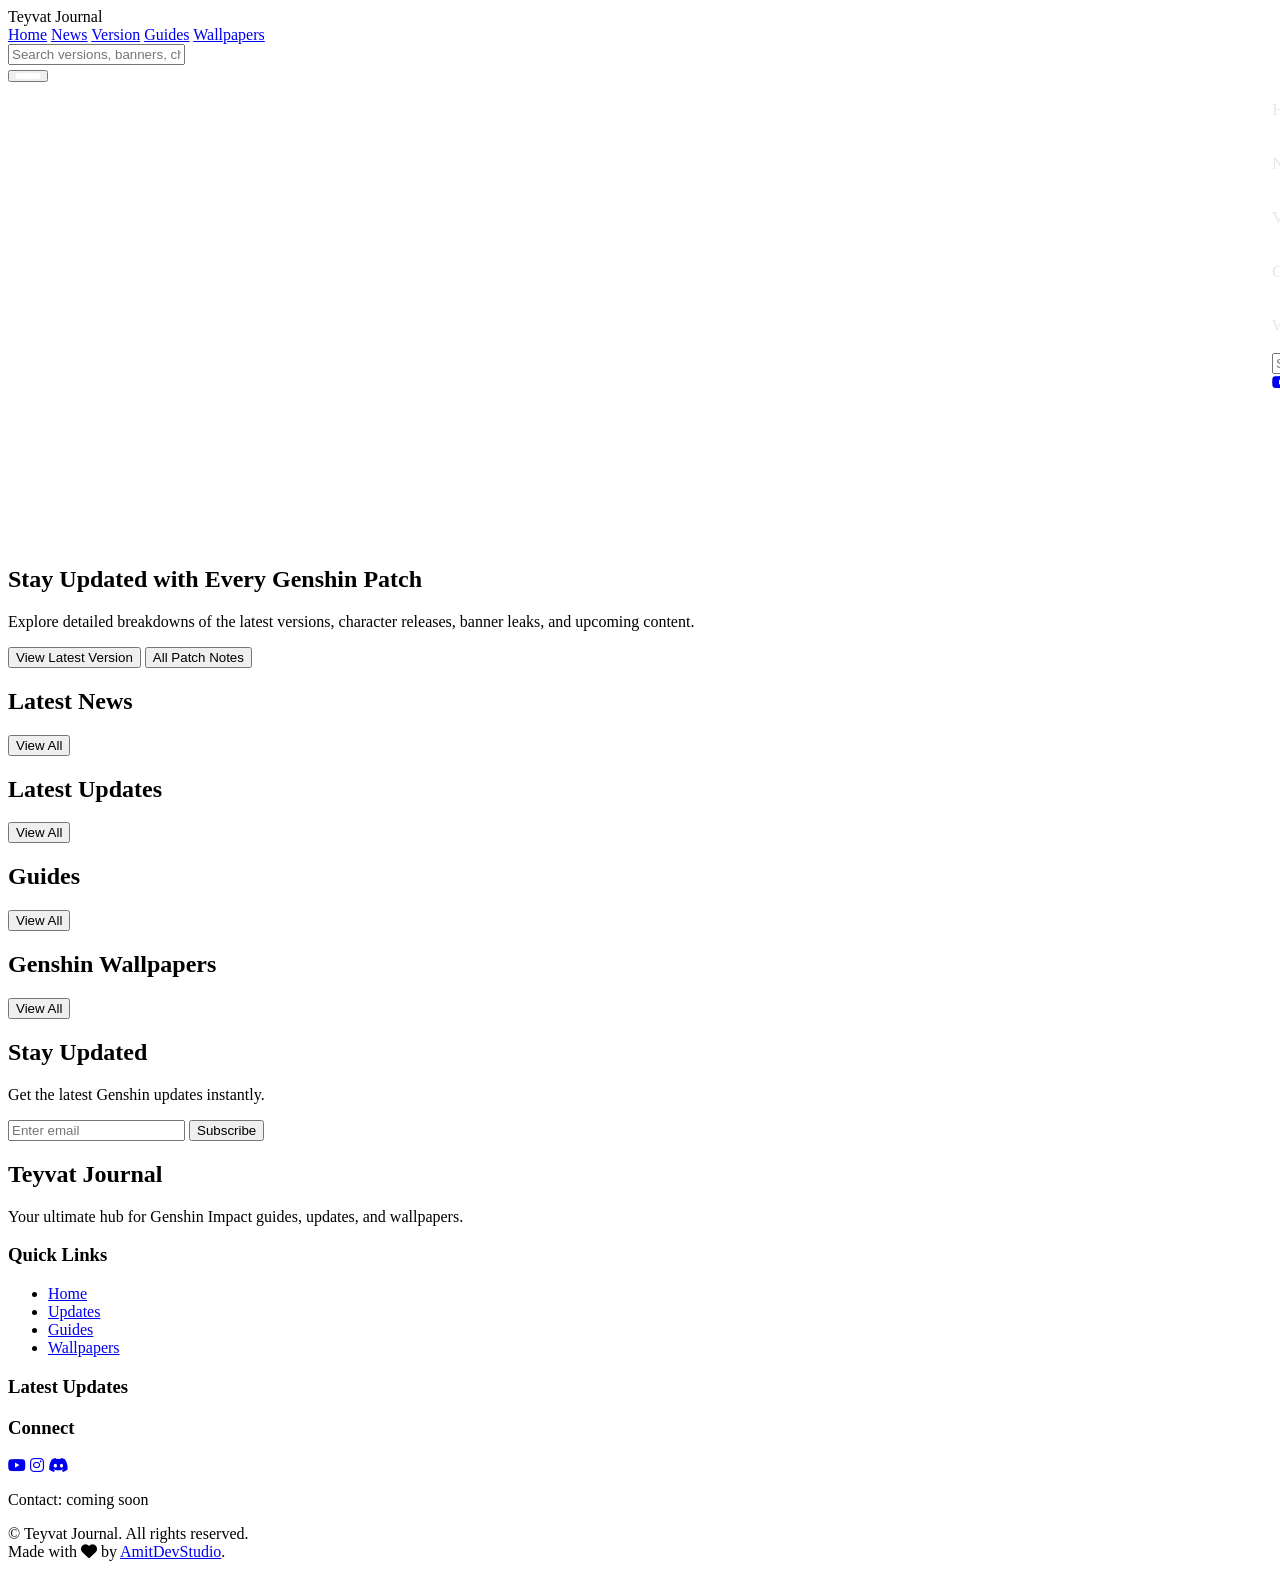
==== index.html @ 7e6e44e9 "Add files via upload" ====
<!DOCTYPE html>
<html lang="en">

<head>
  <meta charset="UTF-8">
  <meta name="viewport" content="width=device-width, initial-scale=1.0">
  <title>Teyvat Journal</title>
  <link rel="stylesheet" href="./assets/src/output.css">
  <!-- Icons -->
  <link rel="stylesheet" href="https://cdnjs.cloudflare.com/ajax/libs/font-awesome/6.5.0/css/all.min.css" />

  <style>
    * {
      scroll-behavior: smooth;
    }

    /* Floating particles */
    .particle {
      position: absolute;
      width: 8px;
      height: 8px;
      background: rgba(255, 255, 255, 0.7);
      border-radius: 50%;
      filter: blur(2px);
      animation: float 10s linear infinite;
    }

    @keyframes float {
      0% {
        transform: translateY(0);
        opacity: 0;
      }

      50% {
        opacity: 1;
      }

      100% {
        transform: translateY(-900px);
        opacity: 0;
      }
    }

    /* Fade-up animation */
    .fade-up {
      opacity: 0;
      transform: translateY(40px);
      animation: fadeUp 1s ease forwards;
    }

    .fade-up.delay-1 {
      animation-delay: 0.3s;
    }

    .fade-up.delay-2 {
      animation-delay: 0.6s;
    }

    .fade-up.delay-3 {
      animation-delay: 0.9s;
    }

    @keyframes fadeUp {
      to {
        opacity: 1;
        transform: translateY(0);
      }
    }

    /* Scroll indicator */
    .scroll-down {
      position: absolute;
      bottom: 25px;
      left: 50%;
      transform: translateX(-50%);
      animation: bounce 2s infinite;
    }

    @keyframes bounce {

      0%,
      100% {
        transform: translate(-50%, 0);
      }

      50% {
        transform: translate(-50%, 10px);
      }
    }

    /* FIXED GENSHIN CURSOR */
    body {
      cursor: url('./assets/images/cursor.png') 4 2, auto;
    }

    button,
    a,
    input {
      cursor: url('./assets/images/cursor.png') 4 2, auto !important;
    }

    .loader {
      position: fixed;
      inset: 0;
      background: #f5f5f5;
      display: flex;
      align-items: center;
      justify-content: center;
      z-index: 9999;
    }

    .paimon-box {
      text-align: center;
    }

    /* PAIMON FLOAT */
    .paimon {
      width: 80px;
      animation: float 2s ease-in-out infinite;
    }

    /* Floating animation */
    @keyframes float {

      0%,
      100% {
        transform: translateY(0);
      }

      50% {
        transform: translateY(-12px);
      }
    }

    /* Loader container */
    .loader {
      position: absolute;
      inset: 0;
      display: flex;
      justify-content: center;
      align-items: center;
      background: rgba(0, 0, 0, 0.4);
      z-index: 10;
    }

    /* Three bouncing dots */
    .dot-loader {
      display: flex;
      gap: 5px;
    }

    .dot-loader div {
      width: 8px;
      height: 8px;
      background: white;
      border-radius: 50%;
      animation: bounce 1.2s infinite ease-in-out;
    }

    .dot-loader div:nth-child(1) {
      animation-delay: 0s;
    }

    .dot-loader div:nth-child(2) {
      animation-delay: 0.2s;
    }

    .dot-loader div:nth-child(3) {
      animation-delay: 0.4s;
    }

    @keyframes bounce {

      0%,
      80%,
      100% {
        transform: scale(0);
      }

      40% {
        transform: scale(1);
      }
    }

    /* Custom scrollbar for search results */
    #searchResults::-webkit-scrollbar {
      width: 6px;
    }

    #searchResults::-webkit-scrollbar-track {
      background: rgba(255, 255, 255, 0.05);
      border-radius: 10px;
    }

    #searchResults::-webkit-scrollbar-thumb {
      background: rgba(250, 204, 21, 0.6);
      border-radius: 10px;
    }

    #searchResults::-webkit-scrollbar-thumb:hover {
      background: rgba(250, 204, 21, 1);
    }

    /* Firefox support */
    #searchResults {
      scrollbar-width: thin;
      scrollbar-color: rgba(250, 204, 21, 0.6) rgba(255, 255, 255, 0.05);
    }

    /* ── Mobile Menu ── */
    #mobileMenu {
      transform: translateX(100%);
      transition: transform 0.3s ease;
    }

    #mobileMenu.open {
      transform: translateX(0);
    }

    /* Hamburger bars */
    .ham-bar {
      display: block;
      width: 24px;
      height: 2px;
      background: white;
      border-radius: 2px;
      transition: transform 0.3s ease, opacity 0.3s ease, background 0.3s ease;
      transform-origin: center;
    }

    /* X state */
    #menuToggle.is-open #bar1 {
      transform: rotate(45deg) translate(5px, 5px);
      background: #facc15;
    }

    #menuToggle.is-open #bar2 {
      opacity: 0;
    }

    #menuToggle.is-open #bar3 {
      transform: rotate(-45deg) translate(5px, -5px);
      background: #facc15;
    }

    /* Mobile nav link active highlight */
    .mobile-link {
      display: flex;
      align-items: center;
      justify-content: space-between;
      padding: 16px 0;
      border-bottom: 1px solid rgba(255, 255, 255, 0.08);
      color: #e5e7eb;
      font-size: 1.1rem;
      font-weight: 500;
      text-decoration: none;
      transition: color 0.2s ease, padding-left 0.2s ease;
    }

    .mobile-link:hover {
      color: #facc15;
      padding-left: 6px;
    }

    .mobile-link .arrow {
      color: #facc15;
      font-size: 0.85rem;
      opacity: 0.7;
    }
  </style>
</head>

<body class="bg-black overflow-x-hidden">

  <!-- ════════════════════════════════════════
       NAVBAR
  ════════════════════════════════════════ -->
  <header class="absolute top-0 left-0 w-full z-50">
    <div class="w-full flex items-center justify-between px-10 md:px-20 py-6 text-white">

      <!-- LEFT: Logo -->
      <div class="text-2xl font-semibold whitespace-nowrap">
        Teyvat Journal
      </div>

      <!-- MIDDLE: Nav (desktop) -->
      <nav class="hidden md:flex gap-10 text-lg font-medium mx-16">
        <a href="#home"       class="hover:text-yellow-400 transition">Home</a>
        <a href="#news"       class="hover:text-yellow-400 transition">News</a>
        <a href="#version"    class="hover:text-yellow-400 transition">Version</a>
        <a href="#guides"     class="hover:text-yellow-400 transition">Guides</a>
        <a href="#wallpapers" class="hover:text-yellow-400 transition">Wallpapers</a>
      </nav>

      <!-- RIGHT: Search (desktop) -->
      <div class="relative hidden md:block w-[400px]">
        <input id="searchInput" type="text" autocomplete="off"
          placeholder="Search versions, banners, characters..."
          class="w-full px-6 py-3 rounded-full bg-white/20 backdrop-blur-md text-sm text-white placeholder-gray-300 focus:outline-none focus:ring-2 focus:ring-yellow-400">
        <div id="searchResults"
          class="absolute left-0 top-full mt-3 w-full bg-black/95 rounded-xl border border-white/10 hidden z-50 max-h-[350px] overflow-y-auto">
        </div>
      </div>

      <!-- Hamburger (mobile) -->
      <button id="menuToggle" class="md:hidden flex flex-col gap-[6px] p-2 z-50 relative"
        aria-label="Toggle navigation menu" aria-expanded="false">
        <span id="bar1" class="ham-bar"></span>
        <span id="bar2" class="ham-bar"></span>
        <span id="bar3" class="ham-bar"></span>
      </button>

    </div>
  </header>

  <!-- ════════════════════════════════════════
       MOBILE MENU DRAWER
  ════════════════════════════════════════ -->
  <div id="mobileMenu"
    class="fixed inset-0 bg-black/95 backdrop-blur-md z-40 flex flex-col px-8 pt-28 pb-10 md:hidden"
    aria-hidden="true">

    <!-- Nav links -->
    <nav class="flex flex-col">
      <a href="#home"       class="mobile-link">Home       <span class="arrow">›</span></a>
      <a href="#news"       class="mobile-link">News       <span class="arrow">›</span></a>
      <a href="#version"    class="mobile-link">Version    <span class="arrow">›</span></a>
      <a href="#guides"     class="mobile-link">Guides     <span class="arrow">›</span></a>
      <a href="#wallpapers" class="mobile-link">Wallpapers <span class="arrow">›</span></a>
    </nav>

    <!-- Mobile search -->
    <div class="relative mt-6">
      <input id="mobileSearchInput" type="text" autocomplete="off"
        placeholder="Search versions, banners, characters..."
        class="w-full px-6 py-3 rounded-full bg-white/15 border border-white/20 text-sm text-white placeholder-gray-400 focus:outline-none focus:ring-2 focus:ring-yellow-400">
    </div>

    <!-- Social icons pinned to bottom -->
    <div class="mt-auto flex gap-6 text-gray-400 text-xl pt-8 border-t border-white/10">
      <a href="404.html" class="hover:text-white transition"><i class="fab fa-youtube"></i></a>
      <a href="404.html" class="hover:text-white transition"><i class="fab fa-instagram"></i></a>
      <a href="404.html" class="hover:text-white transition"><i class="fab fa-discord"></i></a>
    </div>

  </div>

  <!-- Hero Section -->
  <section id="home" class="relative h-screen flex items-center justify-center text-center">

    <!-- Video Background -->
    <video autoplay muted loop playsinline poster="assets/images/hero/hero-image.jpg"
      class="absolute inset-0 w-full h-full object-cover">
      <source src="assets/videos/hero-video.mp4" type="video/mp4">
    </video>

    <!-- Overlay -->
    <div class="absolute inset-0 bg-gradient-to-b from-black/60 via-black/30 to-black/80"></div>

    <!-- Particles -->
    <div class="particle" style="left:15%; animation-delay:0s;"></div>
    <div class="particle" style="left:35%; animation-delay:2s;"></div>
    <div class="particle" style="left:55%; animation-delay:4s;"></div>
    <div class="particle" style="left:75%; animation-delay:1s;"></div>
    <div class="particle" style="left:90%; animation-delay:3s;"></div>

    <!-- Content -->
    <div class="relative z-10 px-6 lg:-translate-y-16 md:-translate-y-24">

      <h1 class="text-4xl md:text-6xl font-semibold text-white fade-up">
        Stay Updated with Every Genshin Patch
      </h1>

      <p class="mt-5 text-lg text-gray-200 max-w-2xl mx-auto fade-up delay-1">
        Explore detailed breakdowns of the latest versions, character releases, banner leaks, and upcoming content.
      </p>

      <div class="mt-8 flex flex-col sm:flex-row justify-center gap-4 fade-up delay-2">
        <button
          class="bg-yellow-400 text-black px-8 py-3 rounded-full font-medium hover:text-white hover:bg-transparent border-2 border-yellow-400 transition">
          View Latest Version
        </button>
        <button class="bg-white/20 px-8 py-3 rounded-full backdrop-blur-md hover:bg-white/30 transition text-white">
          All Patch Notes
        </button>
      </div>
    </div>

    <!-- Scroll Indicator -->
    <div class="scroll-down">
      <svg width="28" height="28" fill="none" stroke="white" stroke-width="2" stroke-linecap="round"
        stroke-linejoin="round">
        <path d="M6 9l6 6 6-6" />
      </svg>
    </div>
  </section>

  <!-- News Section -->
  <section id="news" class="bg-gray-950 text-white py-20 px-6 md:px-16">
    <div class="flex max-w-7xl mx-auto justify-between items-center mb-12">
      <h2 class="text-3xl md:text-4xl font-semibold">Latest News</h2>
      <button onclick="window.location.href='comingsoon.html'"
        class="text-sm border border-white/20 px-4 py-2 rounded-full hover:bg-white hover:text-black transition">
        View All
      </button>
    </div>
    <div id="newsContainer" class="grid max-w-7xl mx-auto md:grid-cols-3 gap-6"></div>
  </section>

  <!-- Updates -->
  <section id="version" class="bg-black text-white py-20 px-6 md:px-16">
    <div class="max-w-7xl mx-auto">
      <div class="flex justify-between items-center mb-12">
        <h2 class="text-3xl md:text-4xl font-semibold">Latest Updates</h2>
        <button onclick="window.location.href='comingsoon.html'"
          class="text-sm border border-white/20 px-4 py-2 rounded-full hover:bg-white hover:text-black transition">
          View All
        </button>
      </div>
      <div id="blogContainer" class="grid sm:grid-cols-2 lg:grid-cols-3 gap-8"></div>
    </div>
  </section>

  <!-- Guides Section -->
  <section id="guides" class="bg-gray-950 text-white py-20 px-6 md:px-16">
    <div class="flex justify-between mx-auto items-center max-w-7xl">
      <h2 class="text-3xl md:text-4xl font-semibold mb-12">Guides</h2>
      <button class="text-sm border-2 border-white/20 px-4 py-2 rounded-full hover:bg-white hover:text-black transition"
        onclick="window.location.href='comingsoon.html'">
        View All
      </button>
    </div>
    <div id="guidesGrid" class="grid md:grid-cols-3 max-w-7xl mx-auto gap-8"></div>
  </section>

  <!-- Wallpapers Section -->
  <section id="wallpapers" class="py-20 px-6 text-white md:px-16">
    <div class="max-w-7xl mx-auto">
      <div class="flex justify-between items-center mb-12">
        <h2 class="text-3xl md:text-4xl font-semibold">Genshin Wallpapers</h2>
        <button
          class="text-sm border-2 border-white/20 px-4 py-2 rounded-full hover:bg-white hover:text-black transition"
          onclick="window.location.href='https://amittowallpapers.netlify.app/genshin-live.html'">
          View All
        </button>
      </div>
      <div id="genshin-wallpapers" class="grid grid-cols-1 sm:grid-cols-2 md:grid-cols-3 gap-6"></div>
    </div>
  </section>

  <!-- CTA Section -->
  <section class="bg-black text-white py-20 text-center">
    <h2 class="text-3xl font-semibold">Stay Updated</h2>
    <p class="text-gray-400 mt-3">Get the latest Genshin updates instantly.</p>
    <div class="mt-6 grid md:flex lg:mx-auto justify-center gap-4">
      <input type="text" placeholder="Enter email" class="px-5 py-3 rounded-full bg-white/20 backdrop-blur-md">
      <button class="bg-yellow-400 text-black px-6 py-3 rounded-full">Subscribe</button>
    </div>
  </section>

  <footer class="bg-black text-gray-400 px-6 md:px-16 py-12 border-t border-white/10">
    <div class="max-w-6xl mx-auto grid md:grid-cols-3 lg:grid-cols-4 gap-10">

      <!-- Logo / About -->
      <div>
        <h2 class="text-white text-2xl font-semibold">Teyvat Journal</h2>
        <p class="mt-4 text-sm">
          Your ultimate hub for Genshin Impact guides, updates, and wallpapers.
        </p>
      </div>

      <!-- Quick Links -->
      <div>
        <h3 class="text-white font-medium mb-4">Quick Links</h3>
        <ul class="space-y-2 text-sm">
          <li><a href="index.html" class="hover:text-white transition">Home</a></li>
          <li><a href="#version"   class="hover:text-white transition">Updates</a></li>
          <li><a href="#guides"    class="hover:text-white transition">Guides</a></li>
          <li><a href="wallpapers.html" class="hover:text-white transition">Wallpapers</a></li>
        </ul>
      </div>

      <!-- Latest -->
      <div>
        <h3 class="text-white font-medium mb-4">Latest Updates</h3>
        <ul id="footerUpdates" class="space-y-2 text-sm">
          <!-- JS will inject here -->
        </ul>
      </div>

      <!-- Social / Contact -->
      <div>
        <h3 class="text-white font-medium mb-4">Connect</h3>
        <div class="flex gap-4 text-lg">
          <a href="404.html" class="hover:text-white transition"><i class="fab fa-youtube"></i></a>
          <a href="404.html" class="hover:text-white transition"><i class="fab fa-instagram"></i></a>
          <a href="404.html" class="hover:text-white transition"><i class="fab fa-discord"></i></a>
        </div>
        <p class="mt-4 text-sm">Contact: <span class="text-white">coming soon</span></p>
      </div>

    </div>

    <!-- Bottom -->
    <div class="border-t border-gray-700 mt-10 pt-6 text-center text-sm text-gray-400">
      &copy; <span id="year"></span> Teyvat Journal. All rights reserved.<br />
      Made with <span class="text-red-500"><i class="fa-solid fa-heart" aria-hidden="true"></i></span> by
      <a href="https://amitdevstudio.netlify.app" target="_blank" rel="noreferrer noopener"
        class="font-semibold text-white hover:underline">AmitDevStudio</a>.
    </div>
  </footer>

  <!-- ════════════════════════════════════════
       SCRIPTS
  ════════════════════════════════════════ -->
  <script type="module" src="./assets/js/search.js"></script>
  <script type="module" src="./assets/js/guides.js"></script>
  <script type="module" src="./assets/js/storage.js"></script>
  <script type="module" src="./assets/js/genshin-live.js"></script>
  <script type="module">
    import { renderNewsCards } from './assets/js/news.js';
    renderNewsCards('newsContainer');
  </script>
  <script src="./assets/js/wallpaperStorage.js"></script>
  <script type="module">
    import { updates } from './assets/js/updates.js';

    const footerList = document.getElementById('footerUpdates');
    if (footerList) {
      const latest = updates.slice(0, 4);
      footerList.innerHTML = latest.map(update => `
        <li>
          <a href="update.html?id=${update.id}" class="hover:text-white transition block truncate">
            ${update.title}
          </a>
        </li>
      `).join('');
    }

    const yearEl = document.getElementById('year');
    if (yearEl) yearEl.textContent = new Date().getFullYear();
  </script>

  <!-- Mobile Menu Logic -->
  <script>
    (function () {
      const toggle  = document.getElementById('menuToggle');
      const menu    = document.getElementById('mobileMenu');
      const links   = menu.querySelectorAll('.mobile-link');
      let isOpen    = false;

      function openMenu() {
        isOpen = true;
        menu.classList.add('open');
        toggle.classList.add('is-open');
        toggle.setAttribute('aria-expanded', 'true');
        menu.setAttribute('aria-hidden', 'false');
        document.body.style.overflow = 'hidden';
      }

      function closeMenu() {
        isOpen = false;
        menu.classList.remove('open');
        toggle.classList.remove('is-open');
        toggle.setAttribute('aria-expanded', 'false');
        menu.setAttribute('aria-hidden', 'true');
        document.body.style.overflow = '';
      }

      toggle.addEventListener('click', () => isOpen ? closeMenu() : openMenu());

      // Close when any nav link is tapped
      links.forEach(link => link.addEventListener('click', closeMenu));

      // Close on Escape key
      document.addEventListener('keydown', e => {
        if (e.key === 'Escape' && isOpen) closeMenu();
      });
    })();
  </script>

</body>
</html>
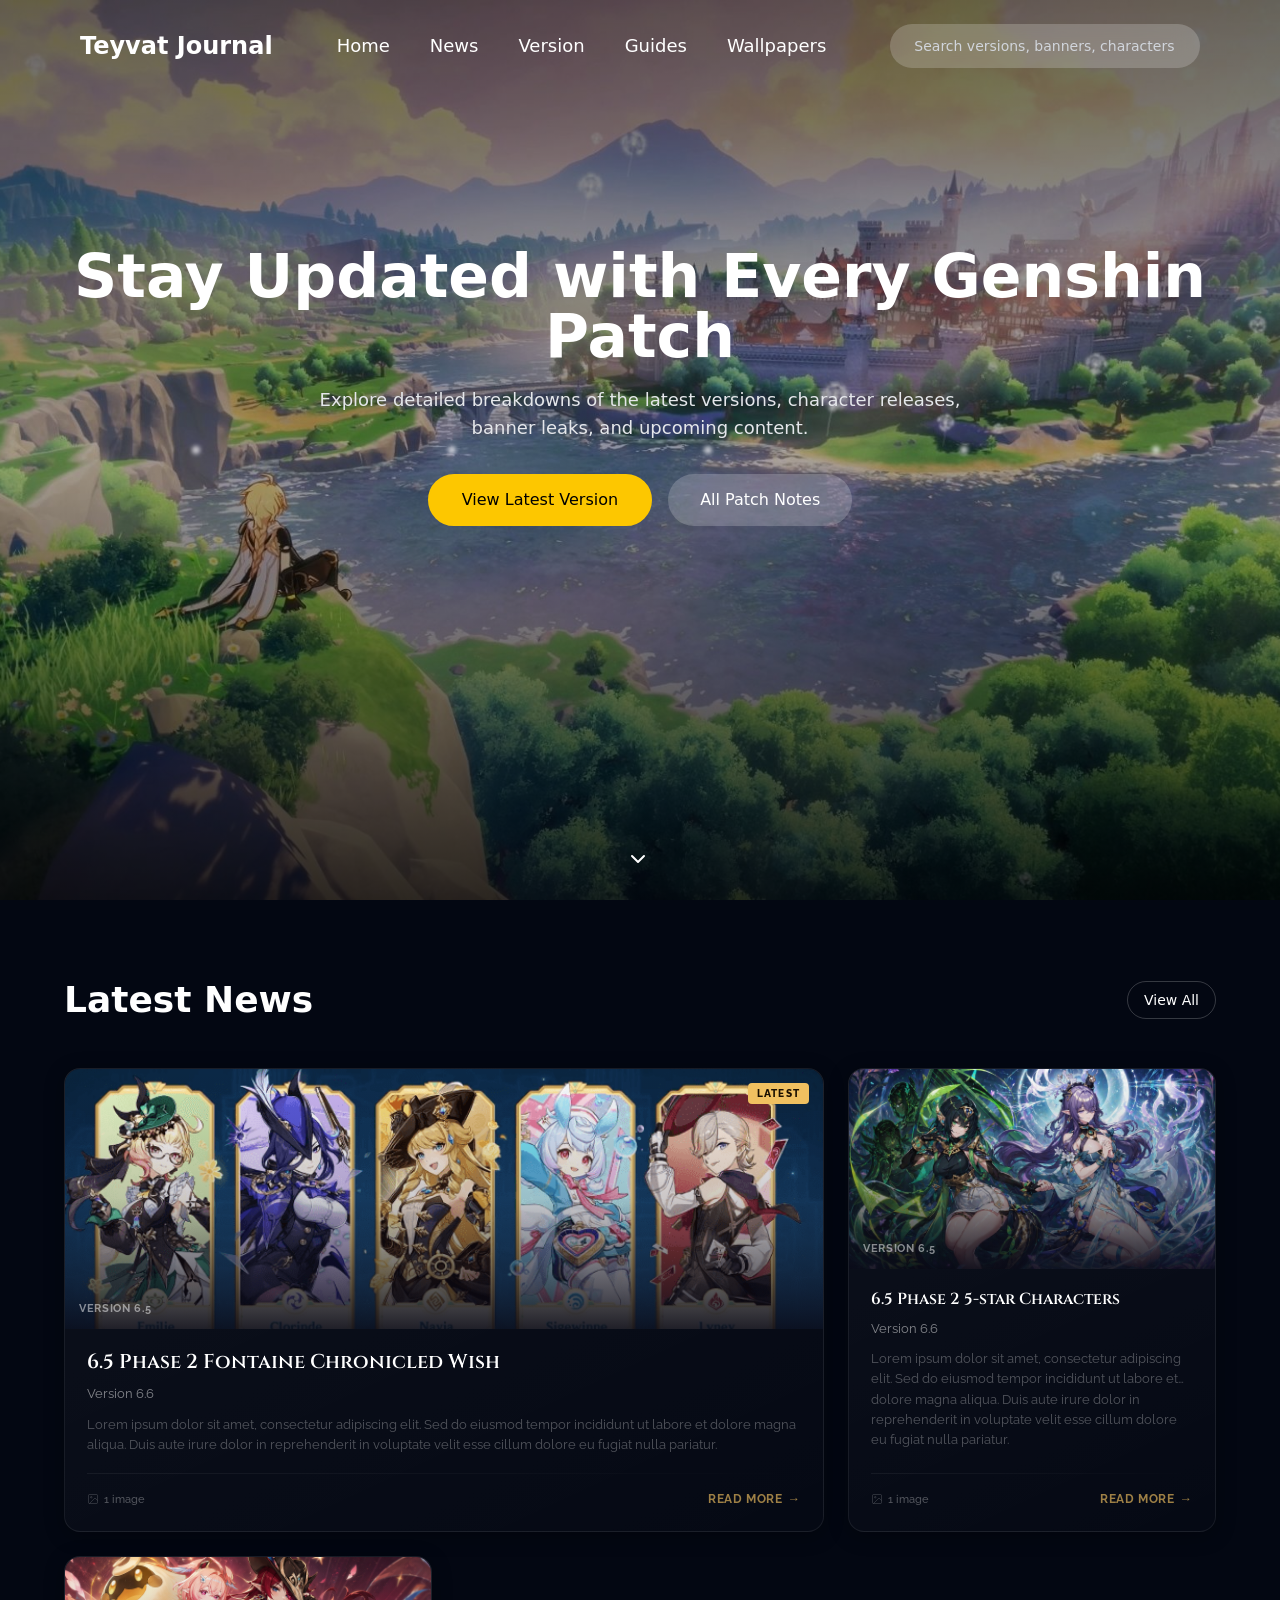
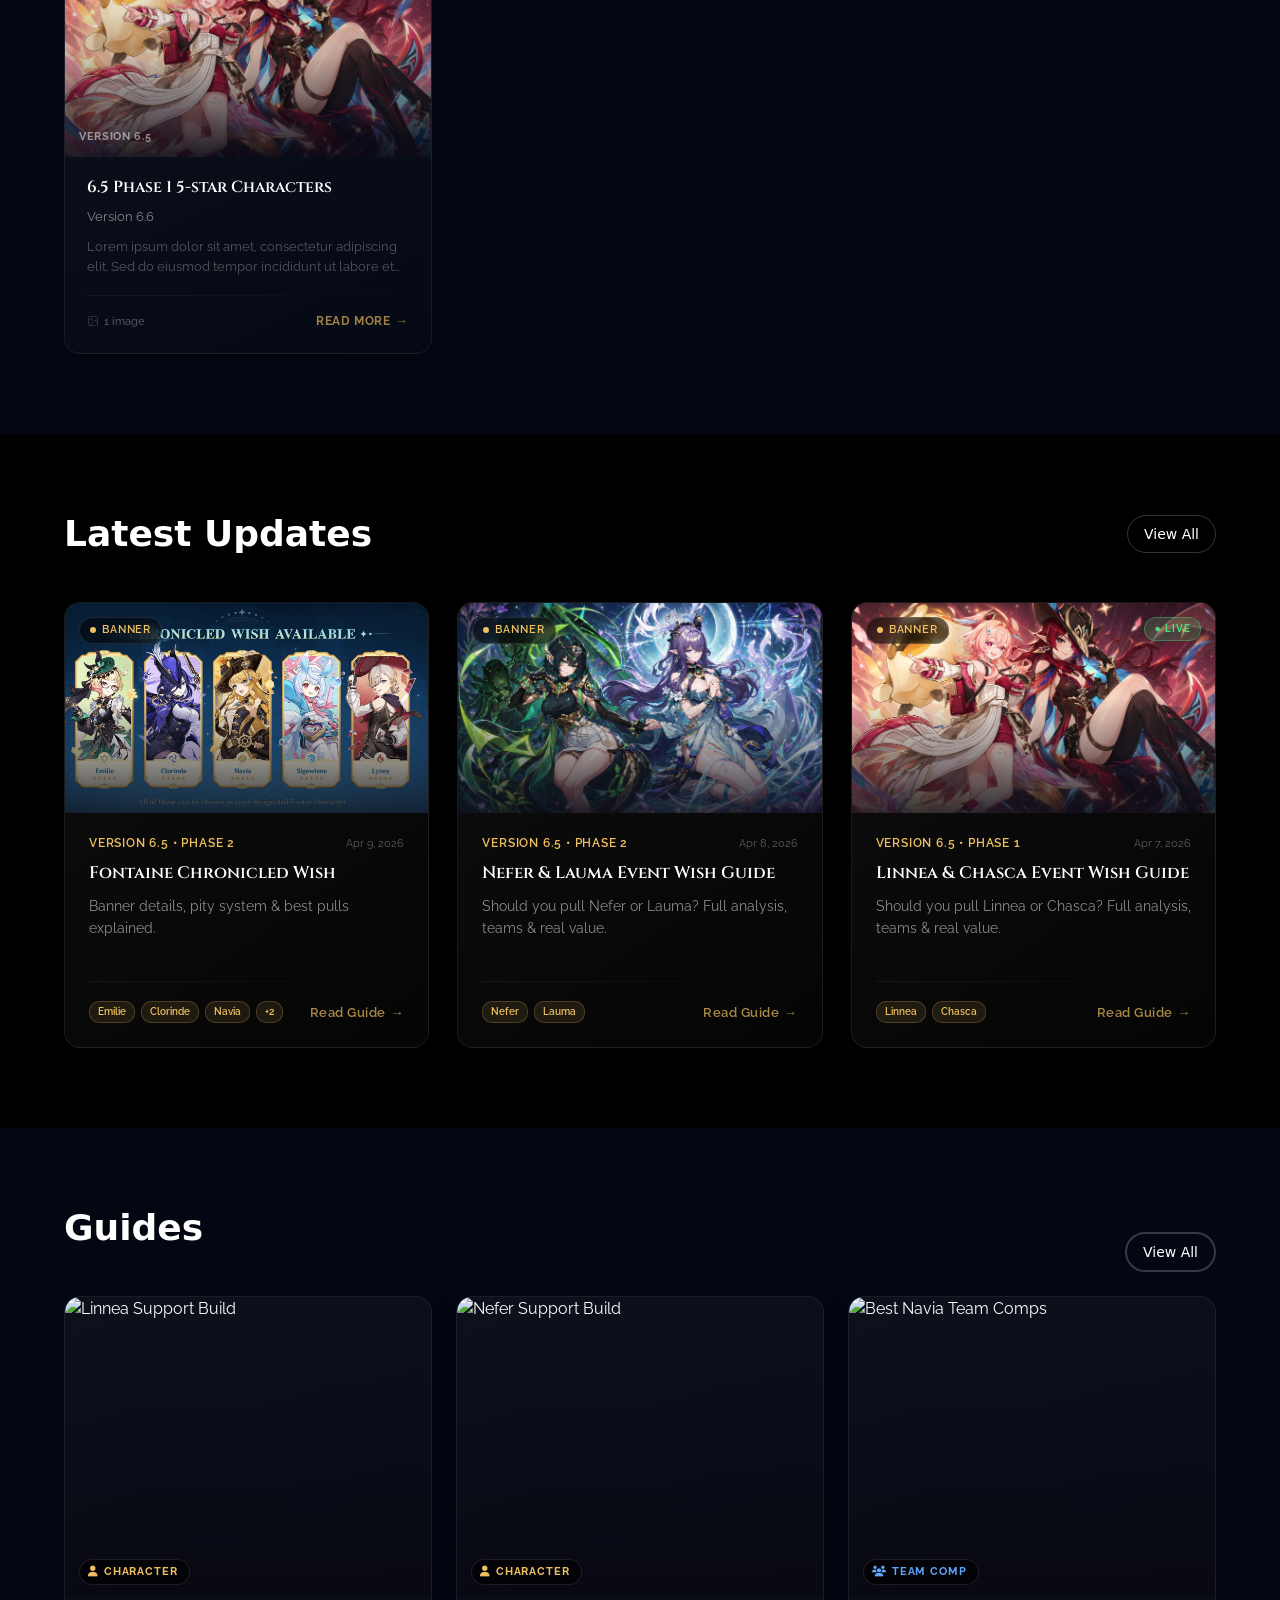
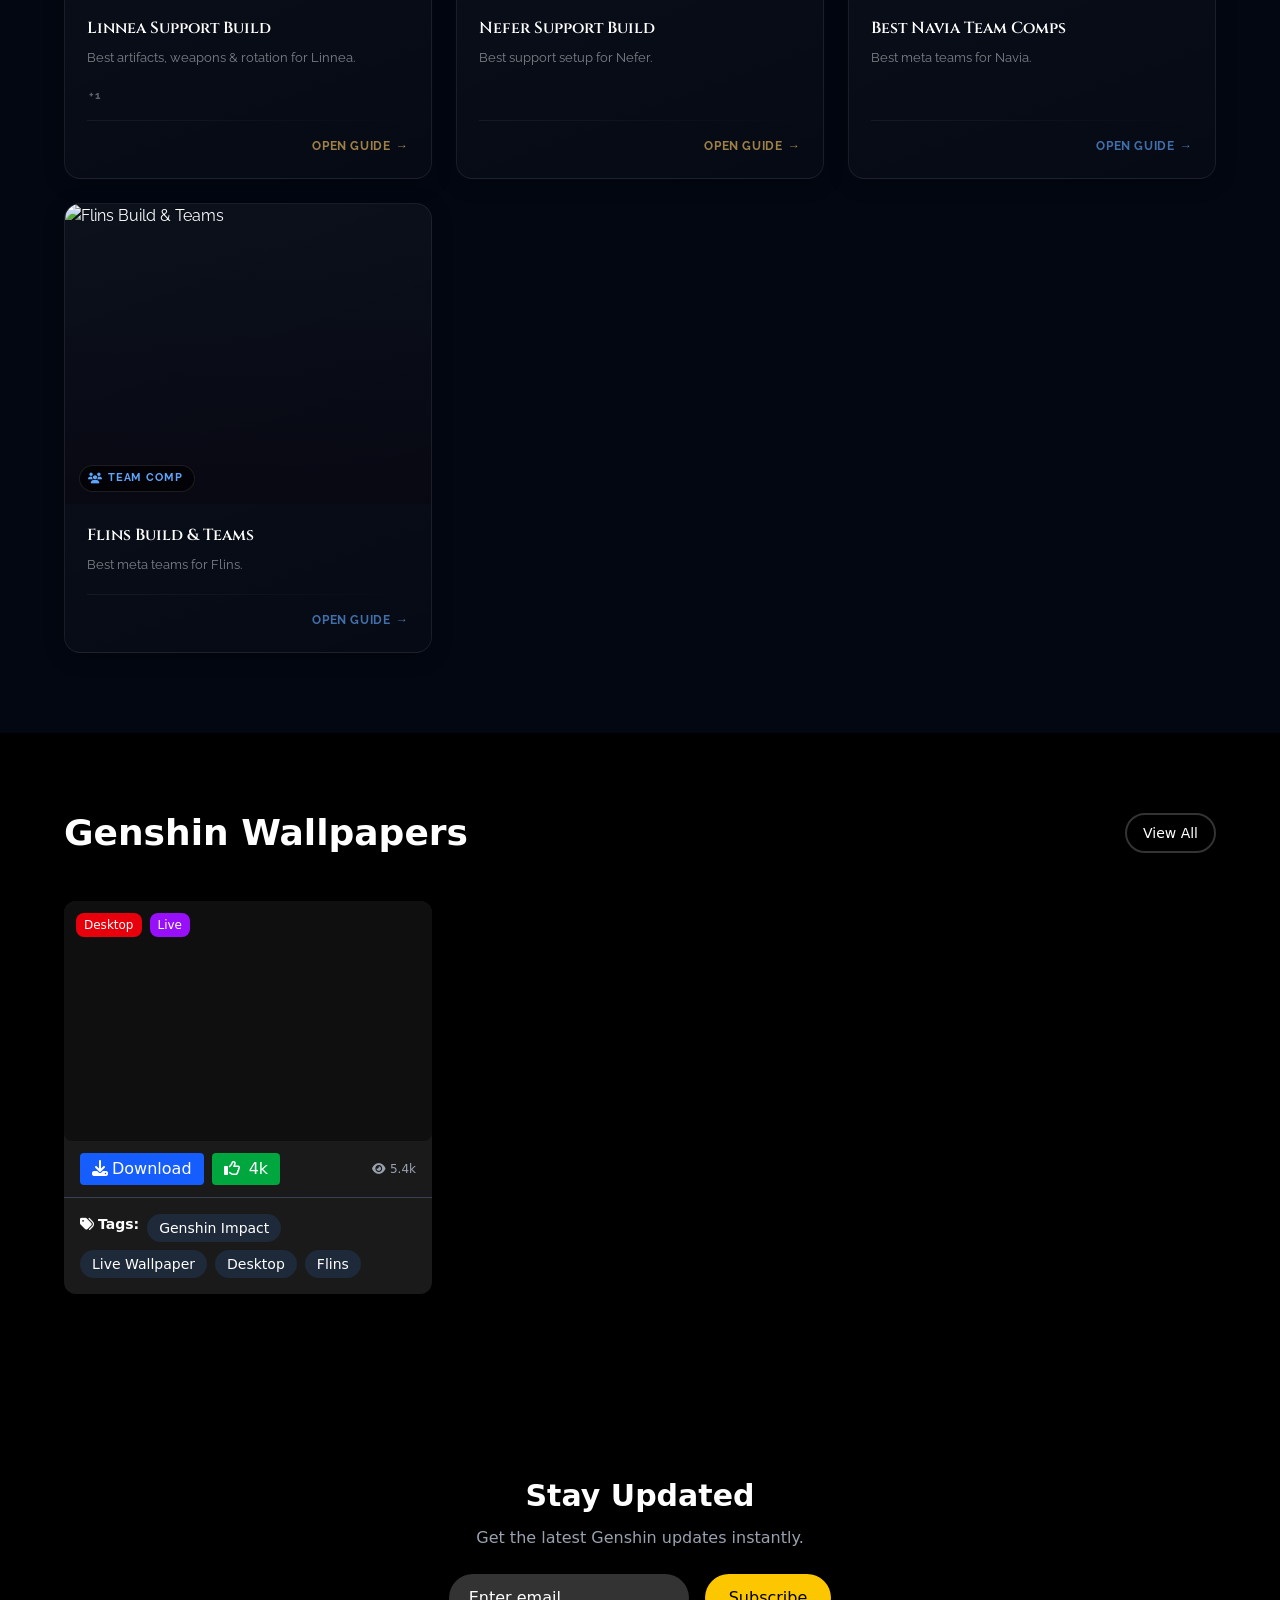
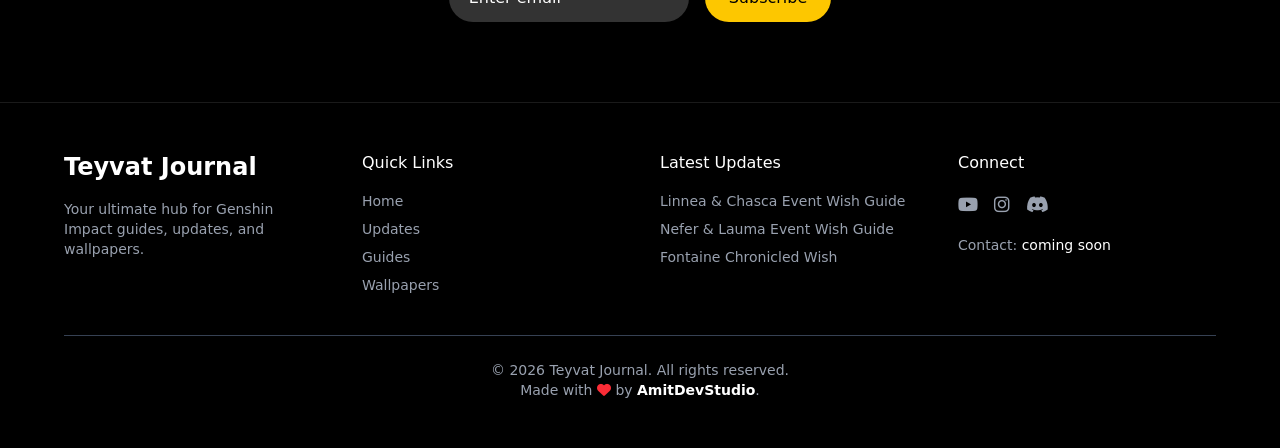
==== commit 60005738: "Update index.html" ====
--- a/index.html
+++ b/index.html
@@ -351,7 +351,7 @@
     <!-- Video Background -->
     <video autoplay muted loop playsinline poster="assets/images/hero/hero-image.jpg"
       class="absolute inset-0 w-full h-full object-cover">
-      <source src="assets/videos/hero-video.mp4" type="video/mp4">
+      <source src="https://res.cloudinary.com/dgvq5d7ur/video/upload/v1776853425/hero-video_zmrwz4.mp4" type="video/mp4">
     </video>
 
     <!-- Overlay -->
